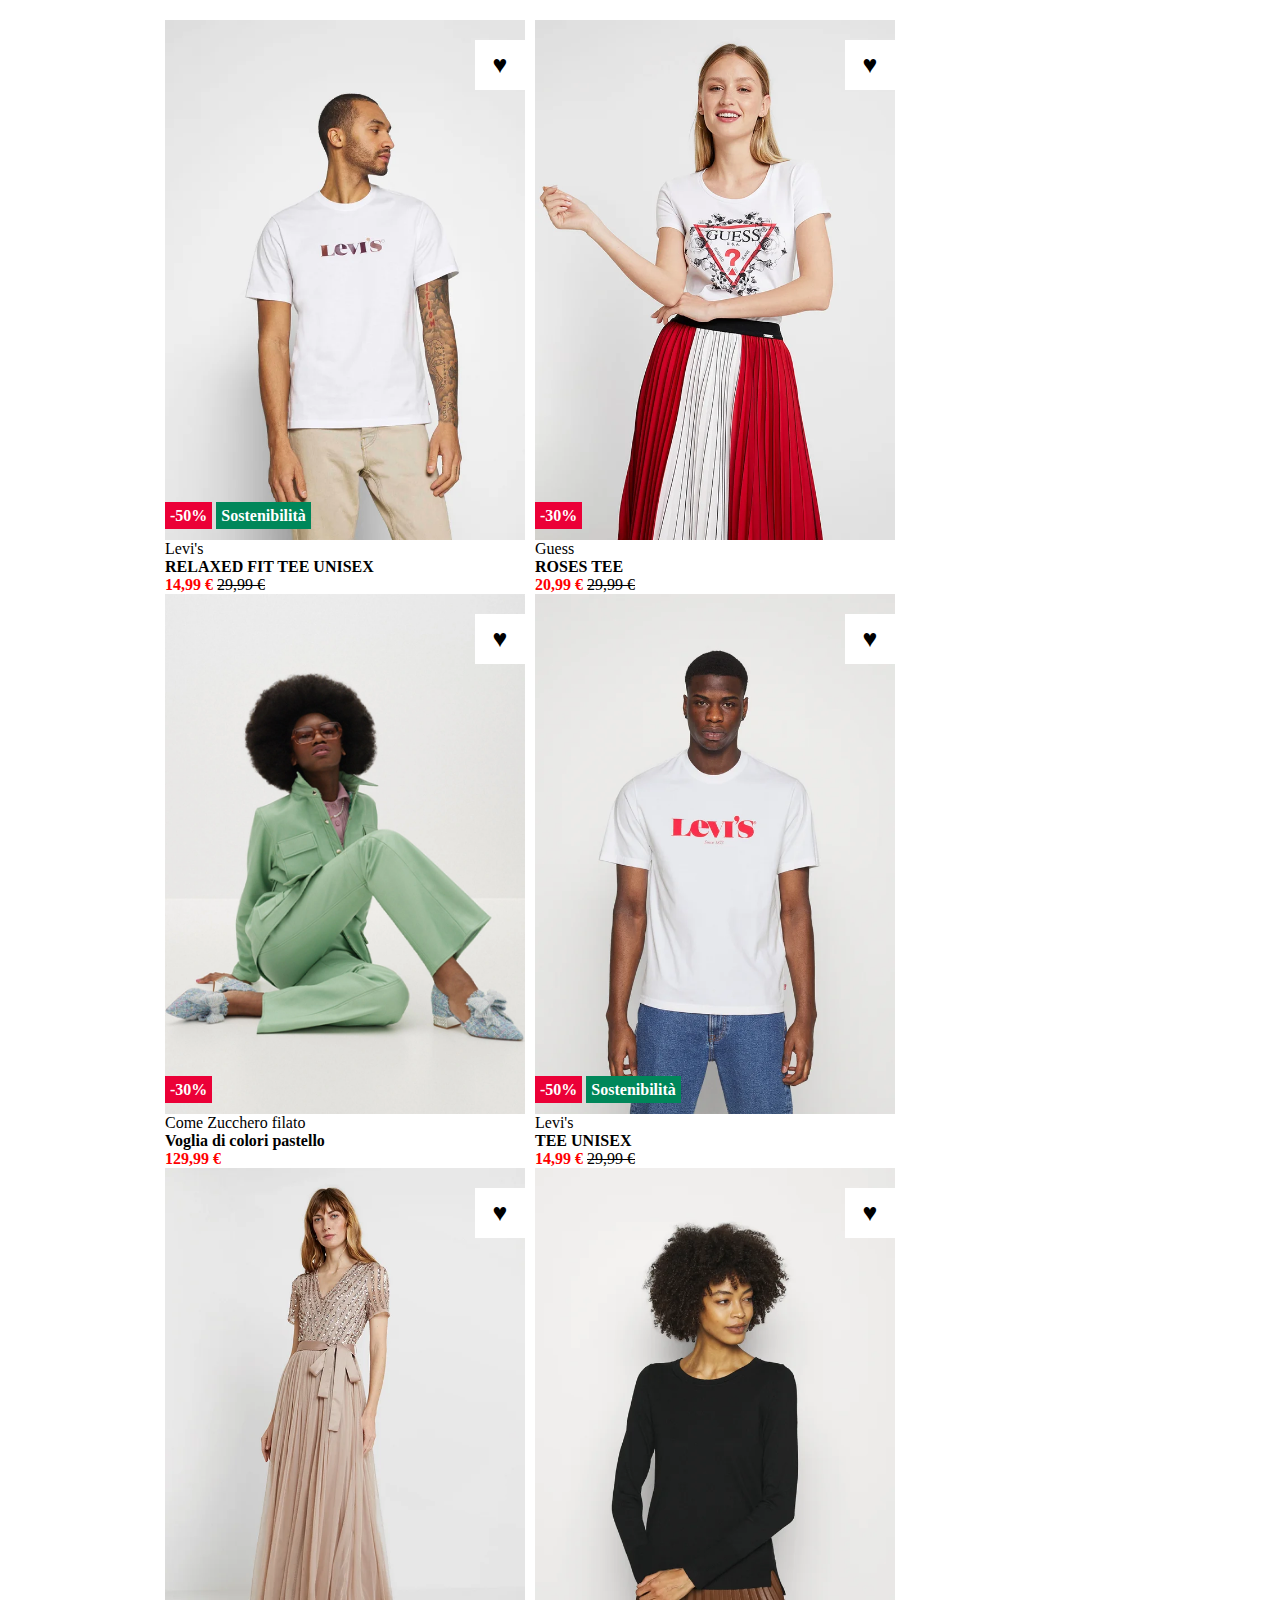
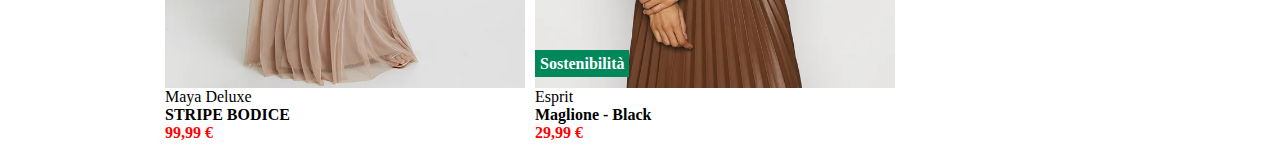
==== bonus/index.html @ 31676677 "Aggiunta cartella bonus" ====
<!DOCTYPE html>
<html lang="en">
<head>
    <meta charset="UTF-8">
    <meta http-equiv="X-UA-Compatible" content="IE=edge">
    <meta name="viewport" content="width=device-width, initial-scale=1.0">
    <title>Boolzando</title>
    <link rel="stylesheet" href="./style/style.css">
</head>
<body>
    <section class="products clearfix">

        <!-- firstproduct -->
        <div class="product_container">
            <div class="product" id="product1">
                <div class="cuore">
                    &hearts;
                </div>
                <div class="etichette">
                    <span class="sconto">-50%</span>
                    <span class="bollino">
                        Sostenibilità
                    </span>
                </div>
            </div> 
             <div class="testo_sotto">
                <span class="brand">Levi's</span>
                <h2>RELAXED FIT TEE UNISEX</h2>
                <span class="redtext">14,99 €</span>
                <span class="strikethroughtext">29,99 €</span>
            </div>

            
        </div>
        <!-- /firstproduct -->

        <!-- secondproduct -->
        <div class="product_container">
            <div class="product" id="product2">
                <div class="cuore">
                    &hearts;
                </div>
                <div class="etichette">
                    <span class="sconto">-30%</span>
                </div>
            </div> 
             <div class="testo_sotto">
                <span class="brand">Guess</span>
                <h2>ROSES TEE</h2>
                <span class="redtext">20,99 €</span>
                <span class="strikethroughtext">29,99 €</span>
            </div>

            
        </div>
        <!-- /secondproduct -->

        <!-- thirdproduct -->
        <div class="product_container">
            <div class="product" id="product3">
                <div class="cuore">
                    &hearts;
                </div>
                <div class="etichette">
                    <span class="sconto">-30%</span>
                </div>
            </div> 
             <div class="testo_sotto">
                <span class="brand">Come Zucchero filato</span>
                <h2>Voglia di colori pastello</h2>
                <span class="redtext">129,99 €</span>
            </div>

            
        </div>
        <!-- /thirdproduct -->

        <!-- 4thproduct -->
        <div class="product_container">
            <div class="product" id="product4">
                <div class="cuore">
                    &hearts;
                </div>
                <div class="etichette">
                    <span class="sconto">-50%</span>
                    <span class="bollino">
                        Sostenibilità
                    </span>
                </div>
            </div> 
             <div class="testo_sotto">
                <span class="brand">Levi's</span>
                <h2>TEE UNISEX</h2>
                <span class="redtext">14,99 €</span>
                <span class="strikethroughtext">29,99 €</span>
            </div>

            
        </div>
        <!-- /4thproduct -->

        <!-- 5thproduct -->
        <div class="product_container">
            <div class="product" id="product5">
                <div class="cuore">
                    &hearts;
                </div>
                <div class="etichette">
                </div>
            </div> 
             <div class="testo_sotto">
                <span class="brand">Maya Deluxe</span>
                <h2>STRIPE BODICE</h2>
                <span class="redtext">99,99 €</span>
            </div>

            
        </div>
        <!-- /5thproduct -->

        <!-- 6thproduct -->
        <div class="product_container">
            <div class="product" id="product6">
                <div class="cuore">
                    &hearts;
                </div>
                <div class="etichette">
                    <span class="bollino">
                        Sostenibilità
                    </span>
                </div>
            </div> 
             <div class="testo_sotto">
                <span class="brand">Esprit</span>
                <h2 class="not_small_caps">Maglione - Black</h2>
                <span class="redtext">29,99 €</span>
            </div>

            
        </div>
        <!-- /6thproduct -->
        
        


    </section>
</body>
</html>
---- bonus/style/style.css ----
* {
    margin: 0;
    padding: 0;
    box-sizing: border-box;
}

.clearfix::after {
    display: table;
    clear: both;
    content: "";
}

section.products {
    margin-top: 20px;
    width: 75%;
    margin-left: auto;
    margin-right: auto;
    margin-bottom: 10px;
}

.product {
    position: relative;
    height: 520px;
    width: 360px;
    background-size: contain;
    margin-left:  5px;
    margin-right: 5px;
}

div.product_container {
    float: left;
}

div.cuore {
    position: absolute;
    top: 20px;
    right: 0px;
    background-color: white;
    height: 50px;
    width: 50px;
    font-size: 25px;
    text-align: center;
    line-height: 50px;
}

div.etichette>span {
    color: white;
    padding: 5px;
    text-align: center;
    font-size: 1rem;
    font-weight: bold;
    margin-bottom: 3px;
}

div.etichette>span.sconto {   
    background-color: #EB0037;
}

div.etichette>span.bollino {
    background-color: #00875A;
}

div.product>div.etichette {
    position:absolute;
    left: 0;
    bottom: 15px;
}

/* pic+animation */

div.product {
    transition: 1s;
}
div.product:hover {
    scale: 0.98;
}
#product1 {
    background-image: url(../img/1.webp);
}

#product1:hover {
    background-image: url(../img/1b.webp);
    
}

#product2 {
    background-image: url(../img/2.webp);
}
    
#product2:hover {
    background-image: url(../img/2b.webp);
}

#product3 {
    background-image: url(../img/3.webp);
}
    
#product3:hover {
    background-image: url(../img/3b.webp);
}

#product4 {
    background-image: url(../img/4.webp);
}
    
#product4:hover {
    background-image: url(../img/4b.webp);
}

#product5 {
    background-image: url(../img/5.webp);
}
    
#product5:hover {
    background-image: url(../img/5b.webp);
}    

#product6 {
    background-image: url(../img/6.webp);
}
    
#product6:hover {
    background-image: url(../img/6b.webp);
}
/* pic+animation */

/* testosotto*/

div.testo_sotto {
    font-size: 1rem;
    margin-left: 5px;
}

div.testo_sotto>h2 {
    font-weight: bold;
    font-size: 1rem;
}

div.testo_sotto>span.redtext {
    color: #FF0000;
    font-weight: bold;
}

div.testo_sotto>span.strikethroughtext {
    text-decoration: line-through;
}

/* /testosotto */
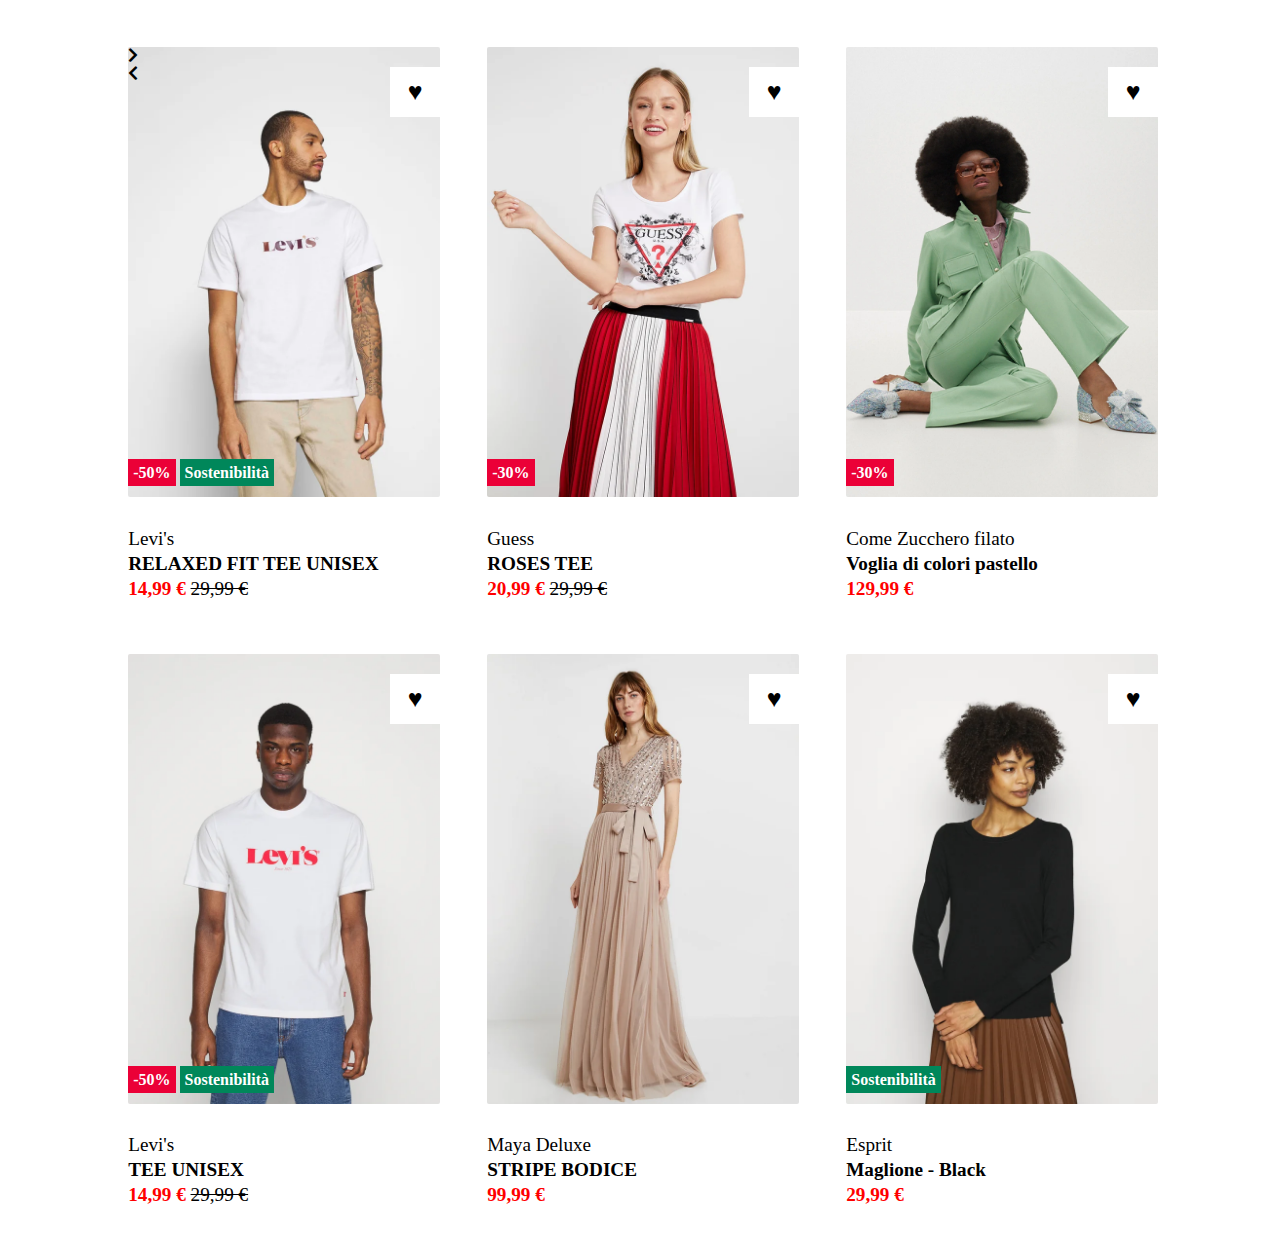
==== commit daa0e7ff: "cambiati angoli, dimensioni, animazione, importato freccette" ====
--- a/bonus/index.html
+++ b/bonus/index.html
@@ -5,7 +5,8 @@
     <meta http-equiv="X-UA-Compatible" content="IE=edge">
     <meta name="viewport" content="width=device-width, initial-scale=1.0">
     <title>Boolzando</title>
-    <link rel="stylesheet" href="./style/style.css">
+    <link rel="stylesheet" href="./style/stylebonus.css">
+    <link rel="stylesheet" href="https://cdnjs.cloudflare.com/ajax/libs/font-awesome/5.15.4/css/all.min.css" integrity="sha512-1ycn6IcaQQ40/MKBW2W4Rhis/DbILU74C1vSrLJxCq57o941Ym01SwNsOMqvEBFlcgUa6xLiPY/NS5R+E6ztJQ==" crossorigin="anonymous" referrerpolicy="no-referrer" />
 </head>
 <body>
     <section class="products clearfix">
@@ -16,6 +17,11 @@
                 <div class="cuore">
                     &hearts;
                 </div>
+                <div class="freccette">
+                    <i class="fas fa-chevron-right"></i>
+                </div>
+                <div><i class="fas fa-chevron-left"></i>
+                </div>          
                 <div class="etichette">
                     <span class="sconto">-50%</span>
                     <span class="bollino">
--- a/bonus/style/stylebonus.css
+++ b/bonus/style/stylebonus.css
@@ -0,0 +1,157 @@
+* {
+    margin: 0;
+    padding: 0;
+    box-sizing: border-box;
+}
+
+
+.clearfix::after {
+    display: table;
+    clear: both;
+    content: "";
+}
+
+section.products {
+    margin-top: 20px;
+    width: 85%;
+    margin-left: auto;
+    margin-right: auto;
+    margin-bottom: 10px;
+}
+
+.product {
+    position: relative;
+    background-size: contain;
+    margin-left:  5px;
+    margin-right: 5px;
+    height: 450px;
+    width: 312px;
+    margin-bottom: 10%;
+    border-radius: 2px;
+}
+
+div.product_container {
+    float: left;
+    padding: 2.5%;
+    width: 33%;
+}
+
+div.cuore {
+    position: absolute;
+    top: 20px;
+    right: 0px;
+    background-color: white;
+    height: 50px;
+    width: 50px;
+    font-size: 25px;
+    text-align: center;
+    line-height: 50px;
+}
+
+div.etichette>span {
+    color: white;
+    padding: 5px;
+    text-align: center;
+    font-size: 1rem;
+    font-weight: bold;
+    margin-bottom: 3px;
+}
+
+div.etichette>span.sconto {   
+    background-color: #EB0037;
+}
+
+div.etichette>span.bollino {
+    background-color: #00875A;
+}
+
+div.product>div.etichette {
+    position:absolute;
+    left: 0;
+    bottom: 15px;
+}
+
+/* pic+animation */
+
+div.product:hover {
+    transition: 1s;
+    scale: 1.1;
+    cursor: pointer;
+
+}
+
+#product1 {
+    background-image: url(../img/1.webp);
+}
+
+#product1:hover {
+    background-image: url(../img/1b.webp);
+    scale: 1.1;
+    cursor: pointer;
+}
+
+#product2 {
+    background-image: url(../img/2.webp);
+}
+    
+#product2:hover {
+    background-image: url(../img/2b.webp);
+}
+
+#product3 {
+    background-image: url(../img/3.webp);
+}
+    
+#product3:hover {
+    background-image: url(../img/3b.webp);
+}
+
+#product4 {
+    background-image: url(../img/4.webp);
+}
+    
+#product4:hover {
+    background-image: url(../img/4b.webp);
+}
+
+#product5 {
+    background-image: url(../img/5.webp);
+}
+    
+#product5:hover {
+    background-image: url(../img/5b.webp);
+}    
+
+#product6 {
+    background-image: url(../img/6.webp);
+}
+    
+#product6:hover {
+    background-image: url(../img/6b.webp);
+}
+/* pic+animation */
+
+/* testosotto*/
+
+div.testo_sotto {
+    font-size: 1.2rem;
+    margin-left: 5px;
+}
+
+div.testo_sotto>h2 {
+    font-weight: bold;
+    font-size: 1.2rem;
+    margin-top: 3px;
+    margin-bottom: 3px;
+}
+
+div.testo_sotto>span.redtext {
+    color: #FF0000;
+    font-weight: bold;
+}
+
+div.testo_sotto>span.strikethroughtext {
+    text-decoration: line-through;
+}
+
+/* /testosotto */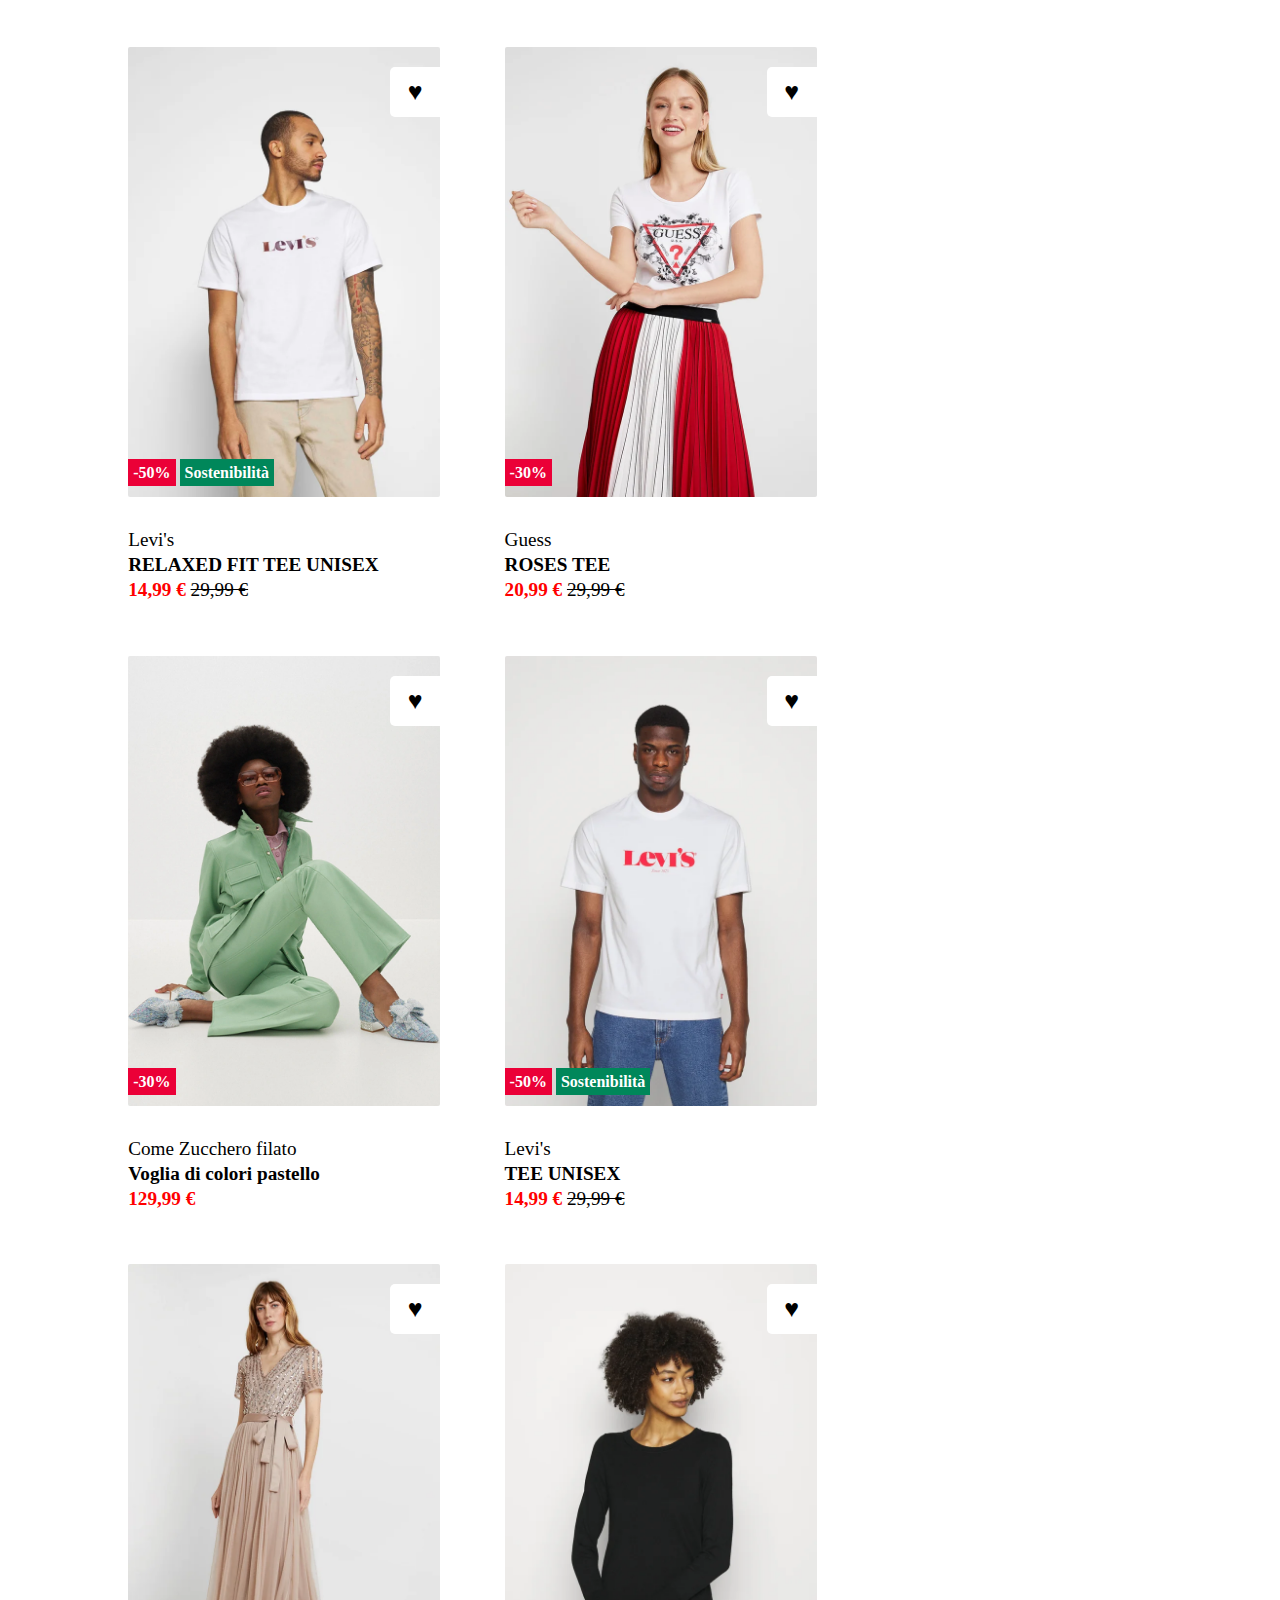
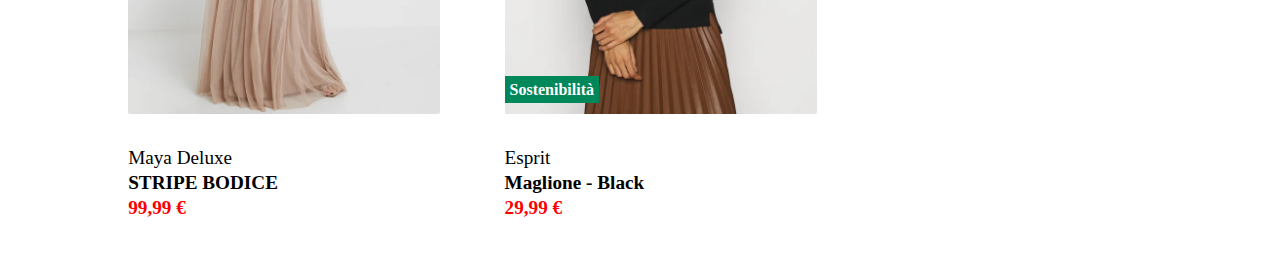
==== commit 25f1ce2b: "aggiunte freccette con animazione" ====
--- a/bonus/index.html
+++ b/bonus/index.html
@@ -17,10 +17,10 @@
                 <div class="cuore">
                     &hearts;
                 </div>
-                <div class="freccette">
+                <div class="freccette right">
                     <i class="fas fa-chevron-right"></i>
                 </div>
-                <div><i class="fas fa-chevron-left"></i>
+                <div class="freccette left"><i class="fas fa-chevron-left"></i>
                 </div>          
                 <div class="etichette">
                     <span class="sconto">-50%</span>
@@ -46,6 +46,11 @@
                 <div class="cuore">
                     &hearts;
                 </div>
+                <div class="freccette right">
+                    <i class="fas fa-chevron-right"></i>
+                </div>
+                <div class="freccette left"><i class="fas fa-chevron-left"></i>
+                </div> 
                 <div class="etichette">
                     <span class="sconto">-30%</span>
                 </div>
@@ -67,6 +72,11 @@
                 <div class="cuore">
                     &hearts;
                 </div>
+                <div class="freccette right">
+                    <i class="fas fa-chevron-right"></i>
+                </div>
+                <div class="freccette left"><i class="fas fa-chevron-left"></i>
+                </div> 
                 <div class="etichette">
                     <span class="sconto">-30%</span>
                 </div>
@@ -87,6 +97,11 @@
                 <div class="cuore">
                     &hearts;
                 </div>
+                <div class="freccette right">
+                    <i class="fas fa-chevron-right"></i>
+                </div>
+                <div class="freccette left"><i class="fas fa-chevron-left"></i>
+                </div> 
                 <div class="etichette">
                     <span class="sconto">-50%</span>
                     <span class="bollino">
@@ -111,6 +126,11 @@
                 <div class="cuore">
                     &hearts;
                 </div>
+                <div class="freccette right">
+                    <i class="fas fa-chevron-right"></i>
+                </div>
+                <div class="freccette left"><i class="fas fa-chevron-left"></i>
+                </div> 
                 <div class="etichette">
                 </div>
             </div> 
@@ -130,6 +150,11 @@
                 <div class="cuore">
                     &hearts;
                 </div>
+                <div class="freccette right">
+                    <i class="fas fa-chevron-right"></i>
+                </div>
+                <div class="freccette left"><i class="fas fa-chevron-left"></i>
+                </div> 
                 <div class="etichette">
                     <span class="bollino">
                         Sostenibilità
--- a/bonus/style/stylebonus.css
+++ b/bonus/style/stylebonus.css
@@ -33,7 +33,6 @@
 div.product_container {
     float: left;
     padding: 2.5%;
-    width: 33%;
 }
 
 div.cuore {
@@ -46,6 +45,8 @@
     font-size: 25px;
     text-align: center;
     line-height: 50px;
+    border-top-left-radius: 5px;
+    border-bottom-left-radius: 5px;
 }
 
 div.etichette>span {
@@ -154,4 +155,35 @@
     text-decoration: line-through;
 }
 
-/* /testosotto */+/* /testosotto */
+
+/* freccette */
+.freccette{
+    width: 20px;
+    height: 20px;
+    text-align: center;
+    line-height: 20px;
+    display: none;
+}
+
+.freccette.right {
+    position:absolute;
+    top: 50%;
+    right: 0;
+    transform: translate(-10px -10px);
+
+}
+
+.freccette.left {
+    position:absolute;
+    top: 50%;
+    left: 0;
+    transform: translate(-10px -10px);
+
+}
+
+div.product:hover>.freccette {
+    display: inline-block;
+}
+
+/* /freccette */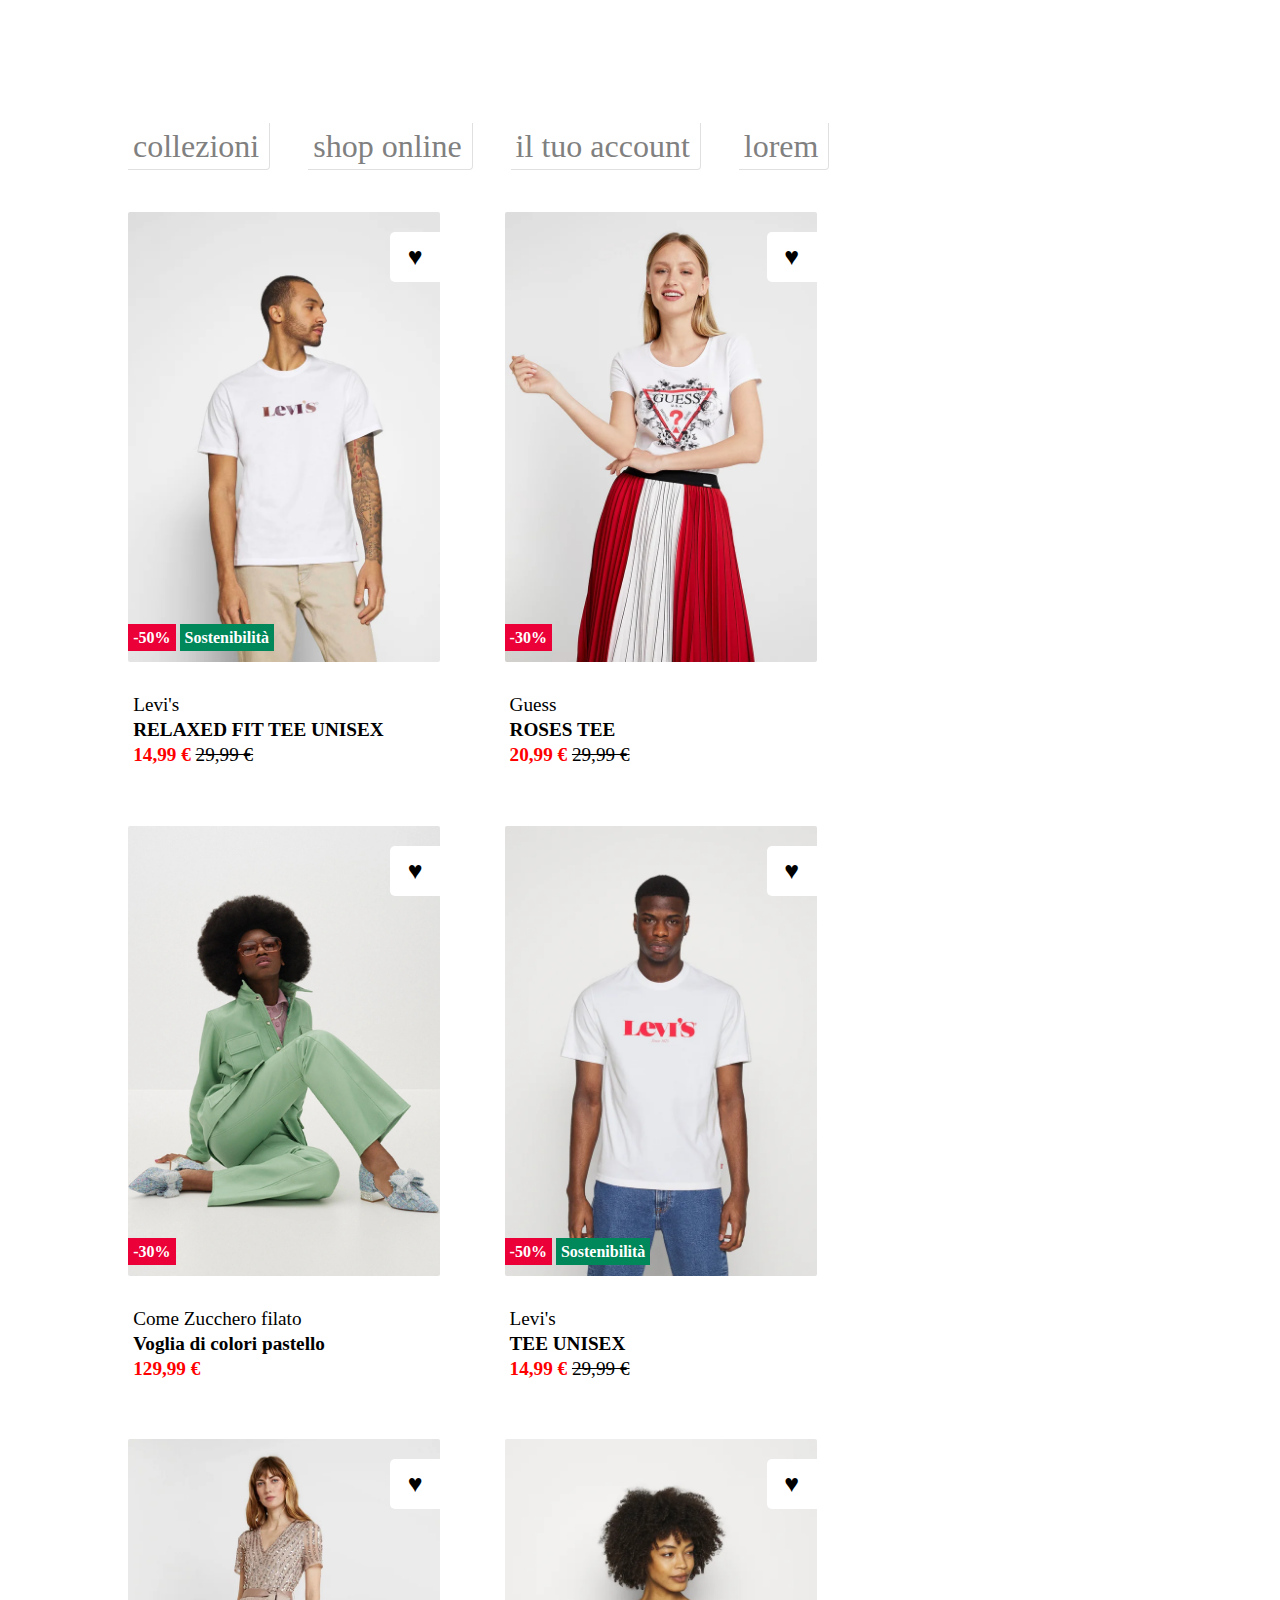
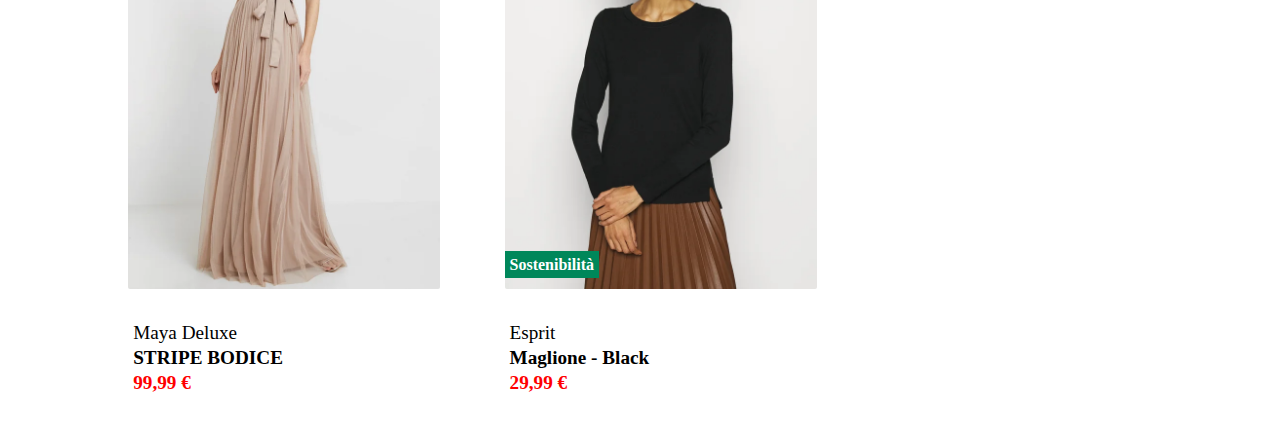
==== commit b2f4573d: "Aggiunto nav con effetti" ====
--- a/bonus/index.html
+++ b/bonus/index.html
@@ -9,6 +9,17 @@
     <link rel="stylesheet" href="https://cdnjs.cloudflare.com/ajax/libs/font-awesome/5.15.4/css/all.min.css" integrity="sha512-1ycn6IcaQQ40/MKBW2W4Rhis/DbILU74C1vSrLJxCq57o941Ym01SwNsOMqvEBFlcgUa6xLiPY/NS5R+E6ztJQ==" crossorigin="anonymous" referrerpolicy="no-referrer" />
 </head>
 <body>
+
+    <nav>
+        <a href="#">
+            collezioni</a>
+        <a href="#">
+            shop online</a>
+        <a href="#">
+            il tuo account</a>
+        <a href="#">
+            lorem</a>
+    </nav>
     <section class="products clearfix">
 
         <!-- firstproduct -->
--- a/bonus/style/stylebonus.css
+++ b/bonus/style/stylebonus.css
@@ -11,6 +11,27 @@
     content: "";
 }
 
+nav {
+    margin-left: 10%;
+    margin-top: 10%;
+    font-size: 2rem;
+}
+
+nav>a {
+    text-decoration: none;
+    color: gray;
+    margin-right: 30px;
+    border-bottom: 1px solid rgba(175, 171, 171, 0.37);
+    border-right: 1px solid rgba(175, 171, 171, 0.37);
+    border-bottom-right-radius: 4px;
+    padding: 5px;
+    padding-right: 10px;
+}
+nav>a:hover {
+    transition: 2s;
+    font-size: 2.5rem;
+    color: rgb(82, 74, 74);
+}
 section.products {
     margin-top: 20px;
     width: 85%;
@@ -135,6 +156,8 @@
 /* testosotto*/
 
 div.testo_sotto {
+    padding-left: 5px;
+    padding-bottom: 5px;
     font-size: 1.2rem;
     margin-left: 5px;
 }
